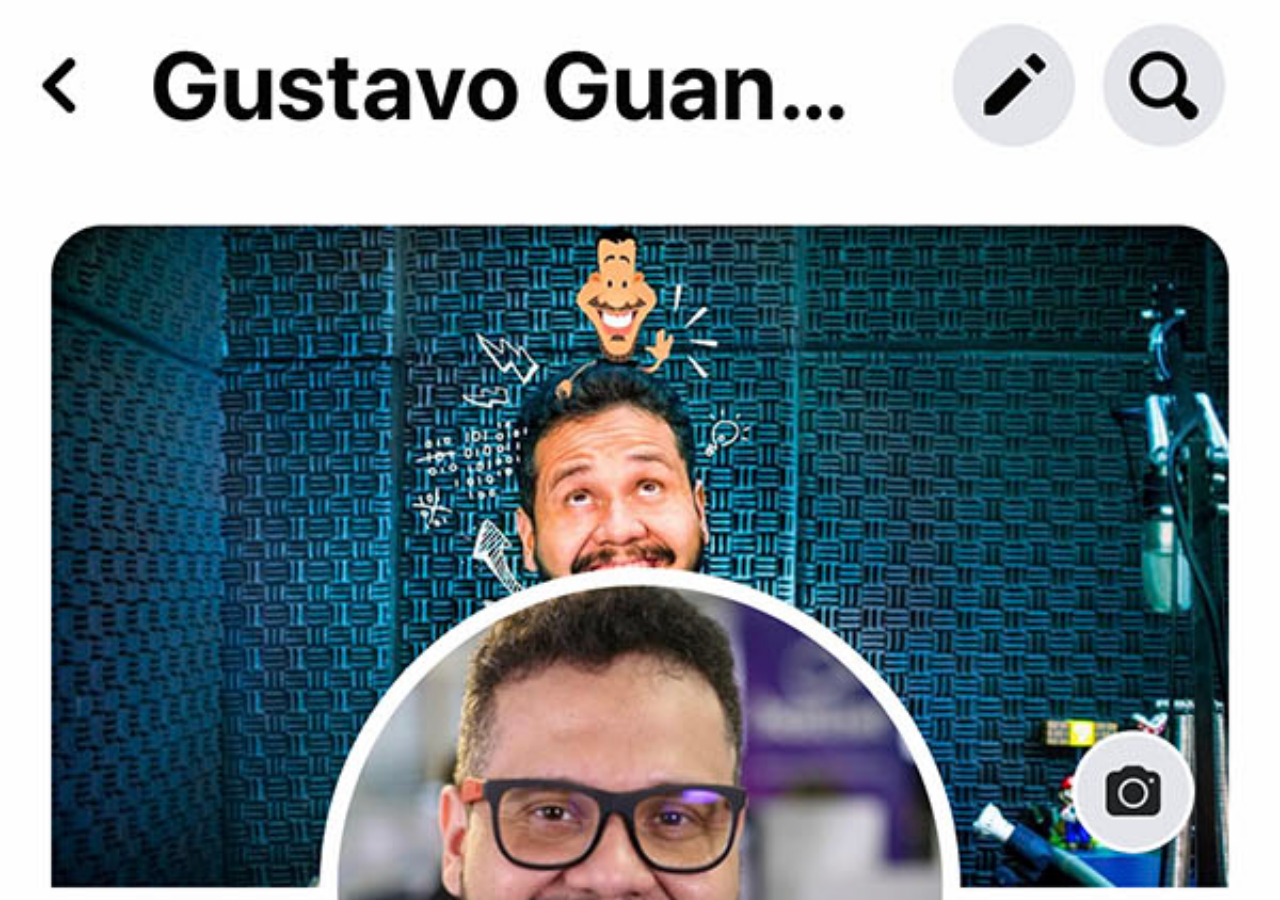
==== facebook.html @ 4e88ef8e "fdgf" ====
<!DOCTYPE html>
<html lang="pt">
<head>
    <meta charset="UTF-8">
    <meta name="viewport" content="width=device-width, initial-scale=1.0">
    <title>Document</title>

    <style>
       body{
        height: 100vh;
        width: 100vw;
        background-color: black;
        background-image: url("imagens/tela-facebook.jpg") ;
        background-repeat: no-repeat;
        background-size: cover;
       }

       * {
        margin: 0;
        padding: 0;
    
        }
        
    
    </style>
</head>
<body>

    
</body>
</html>
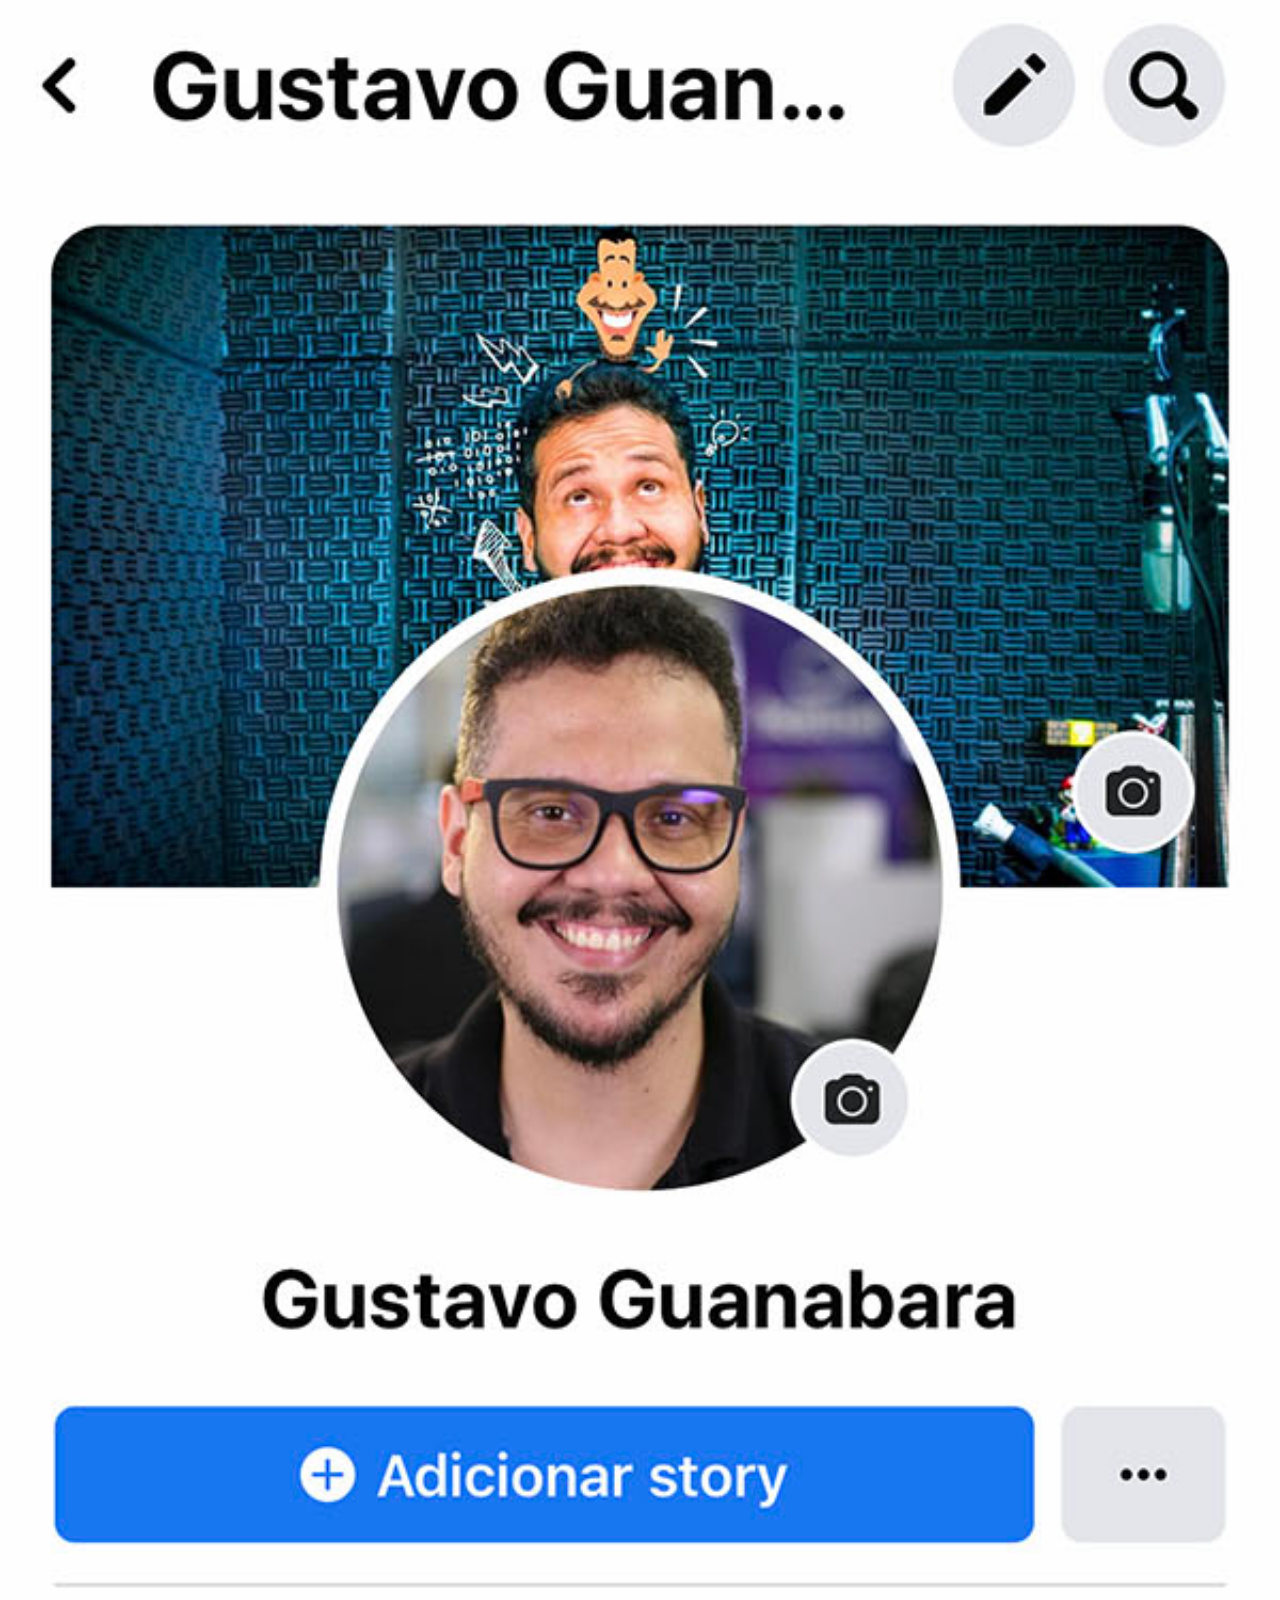
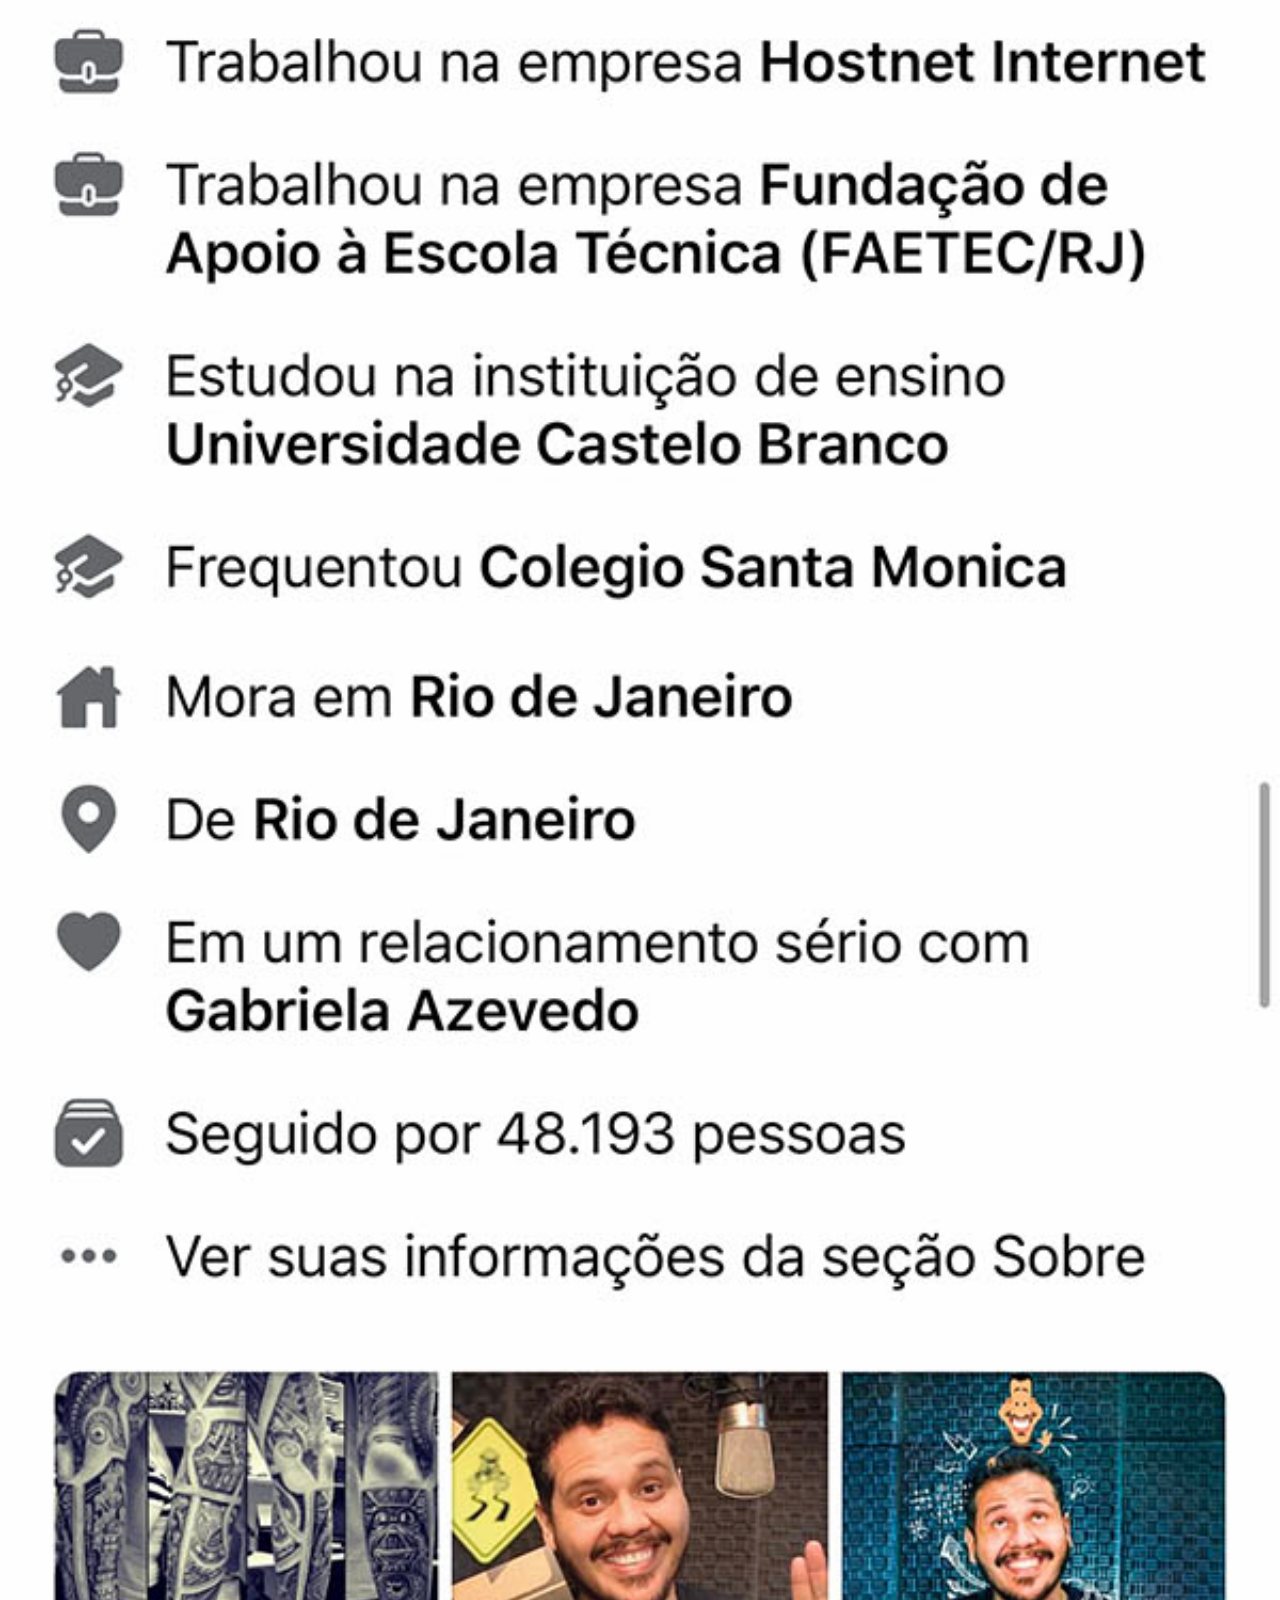
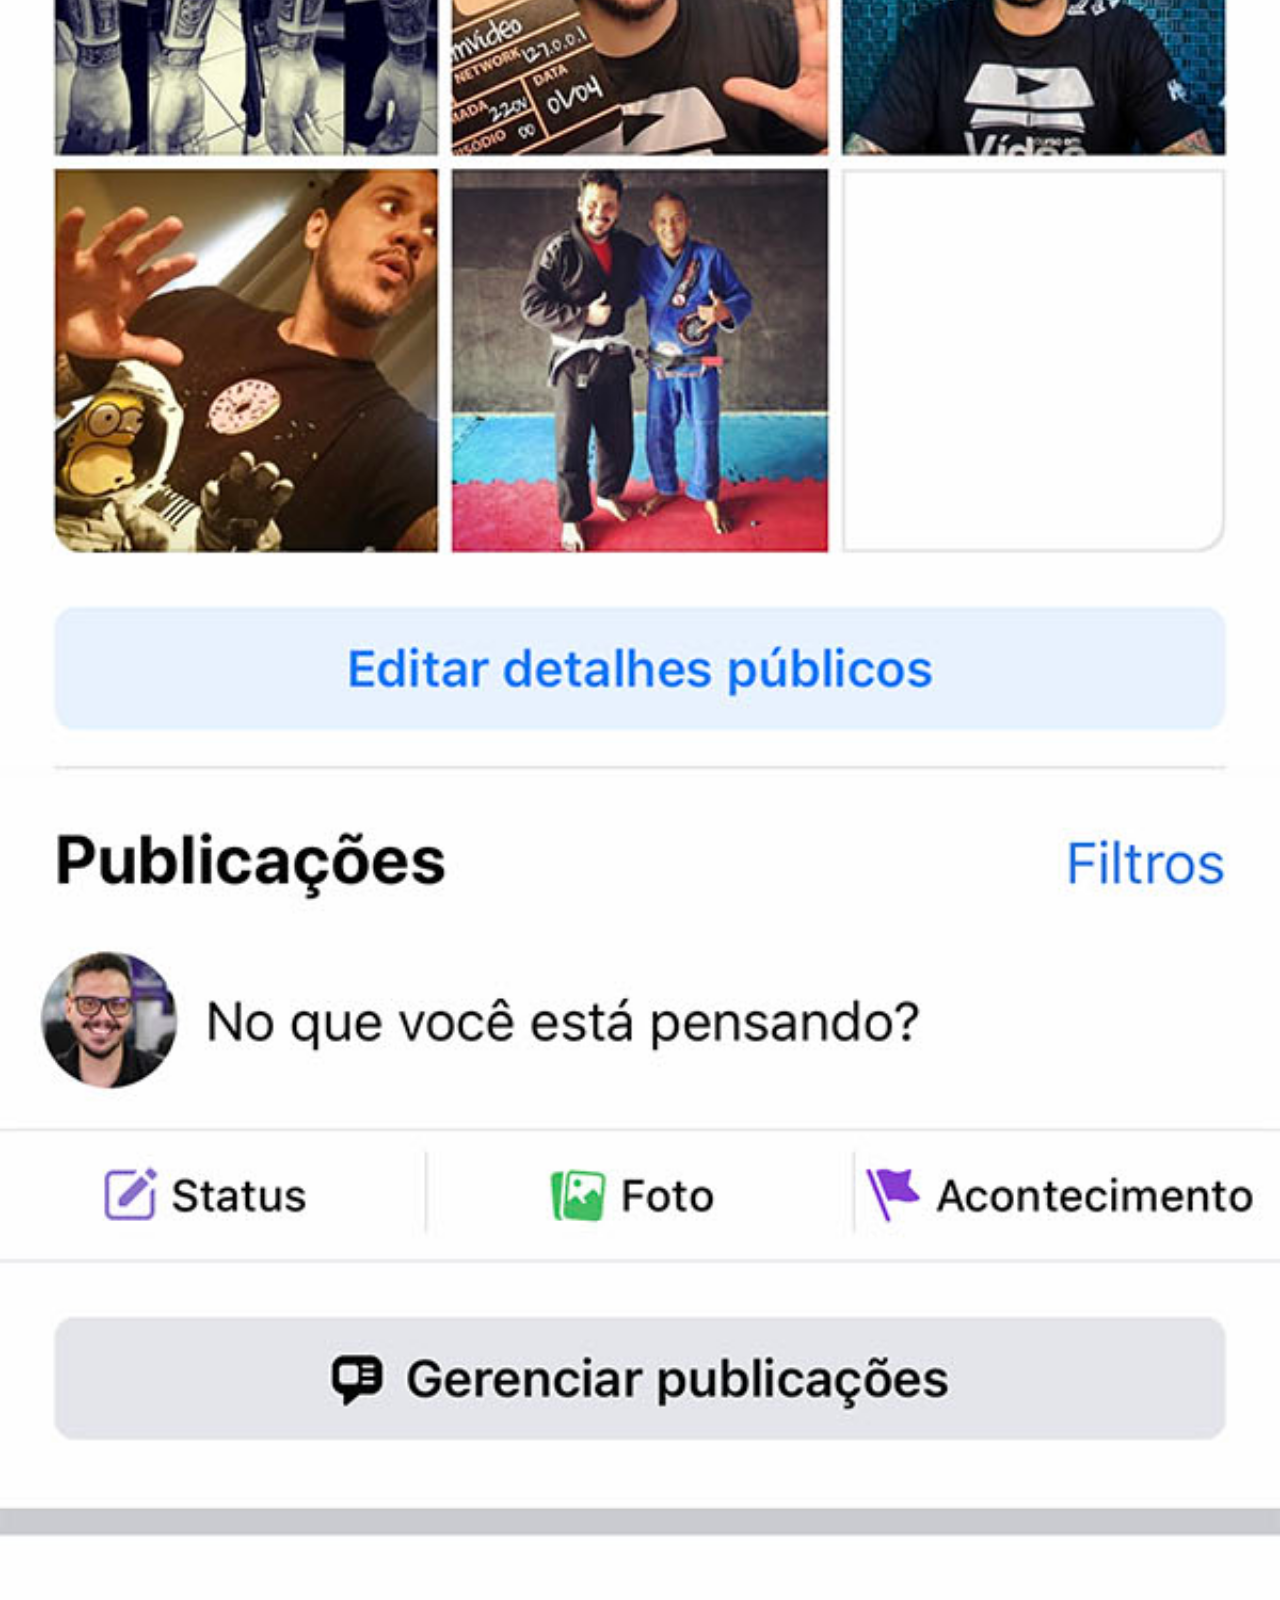
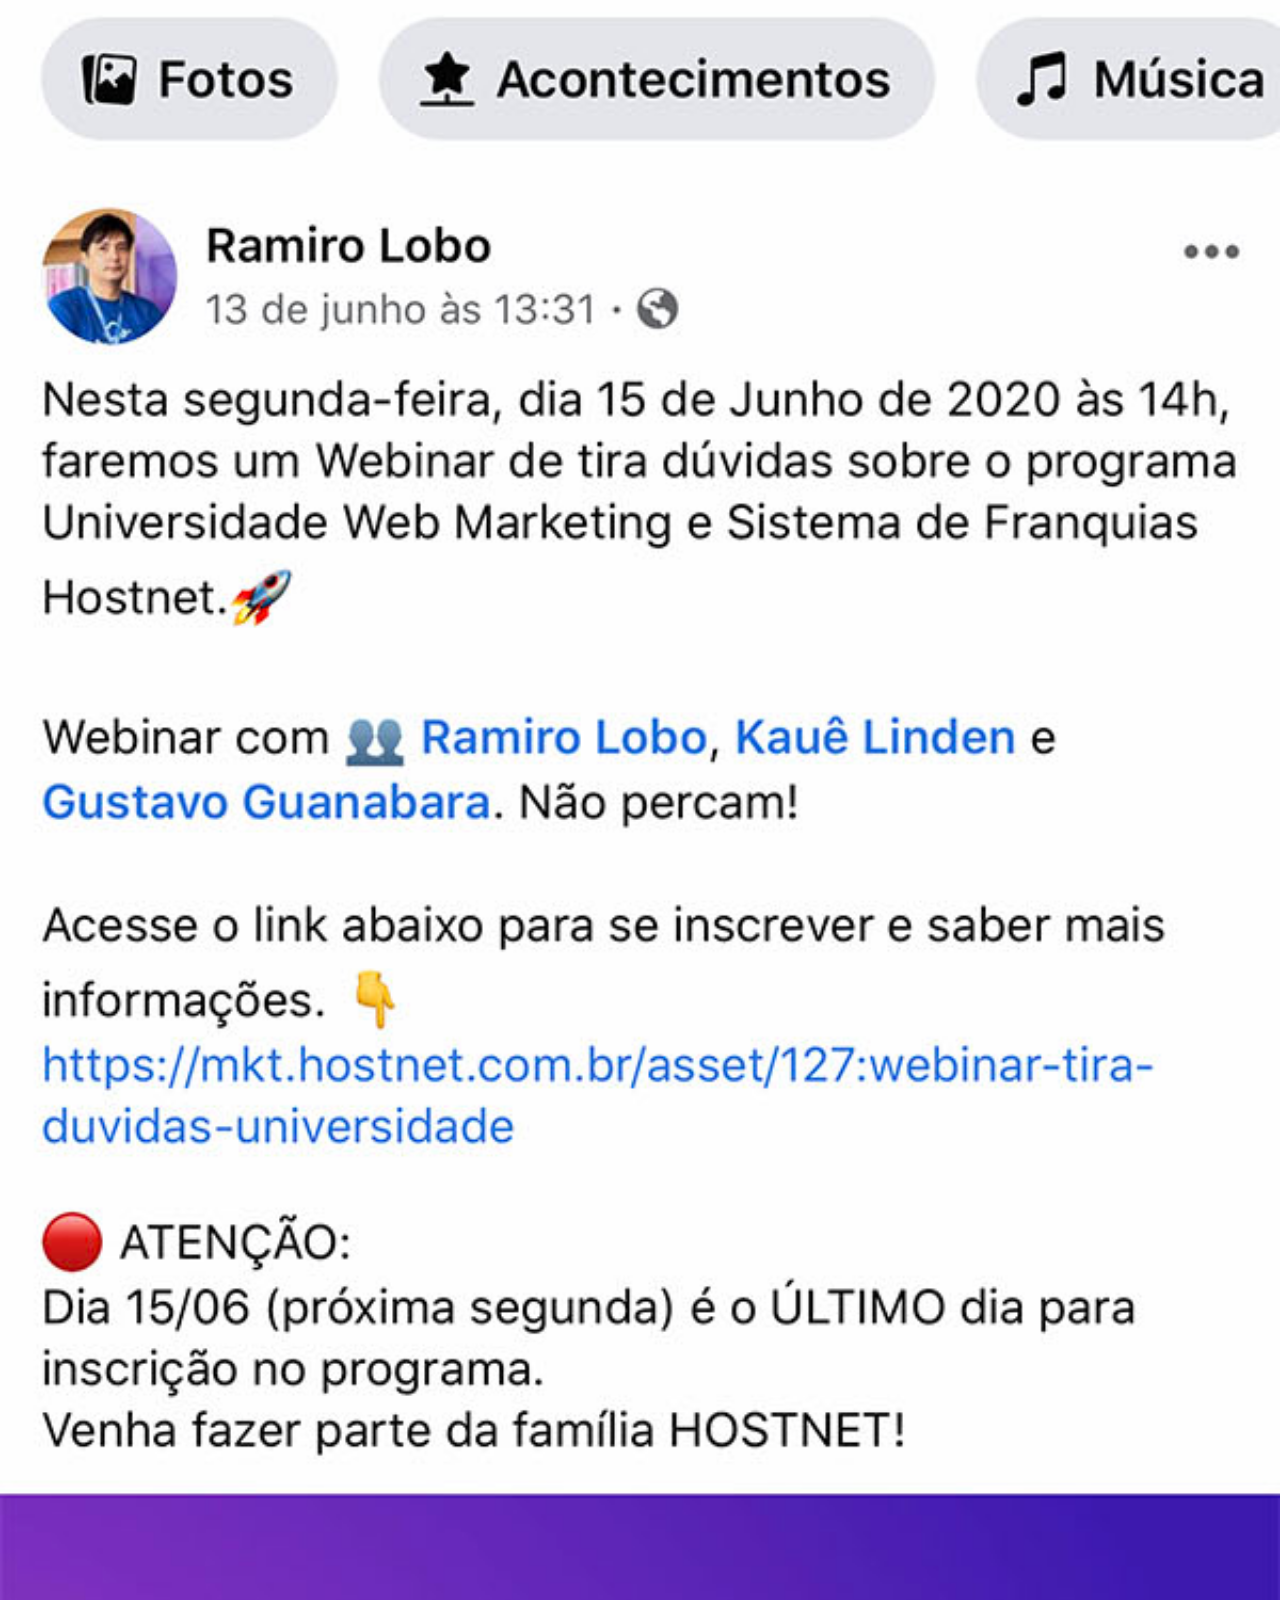
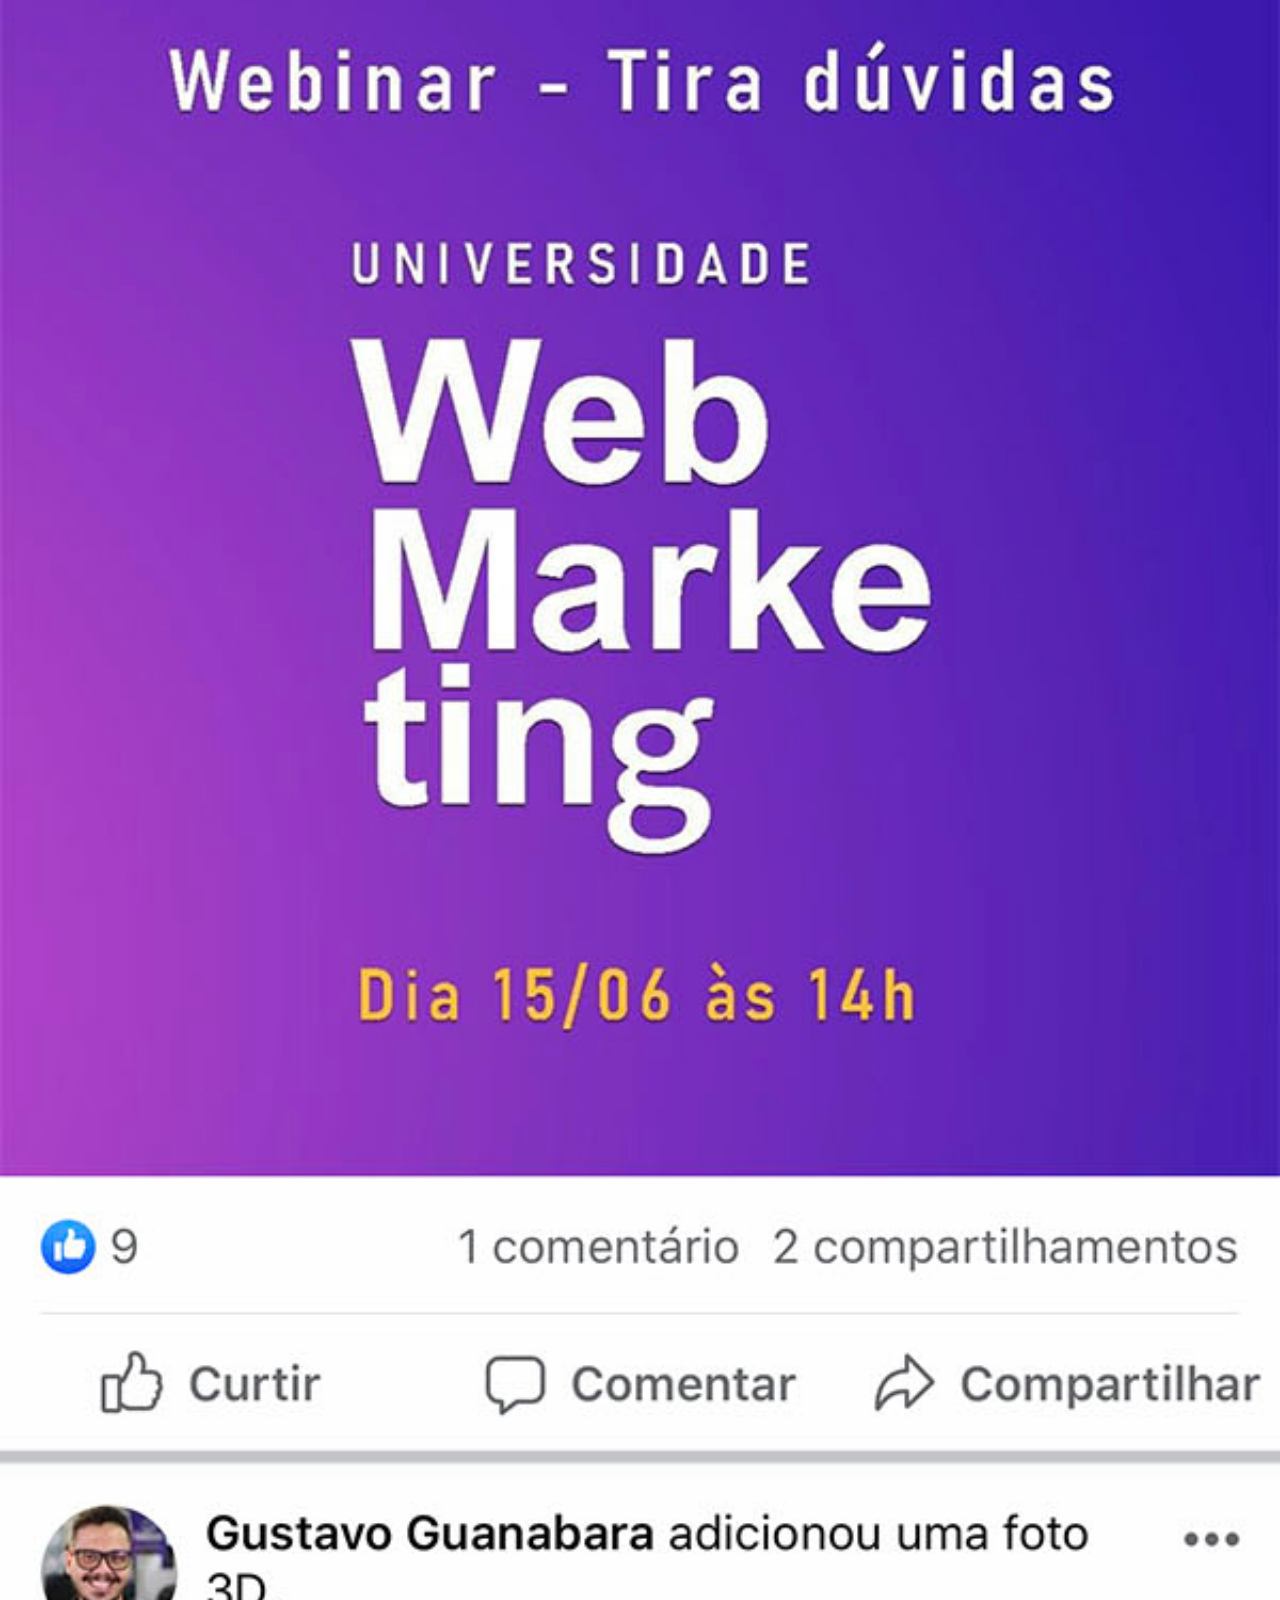
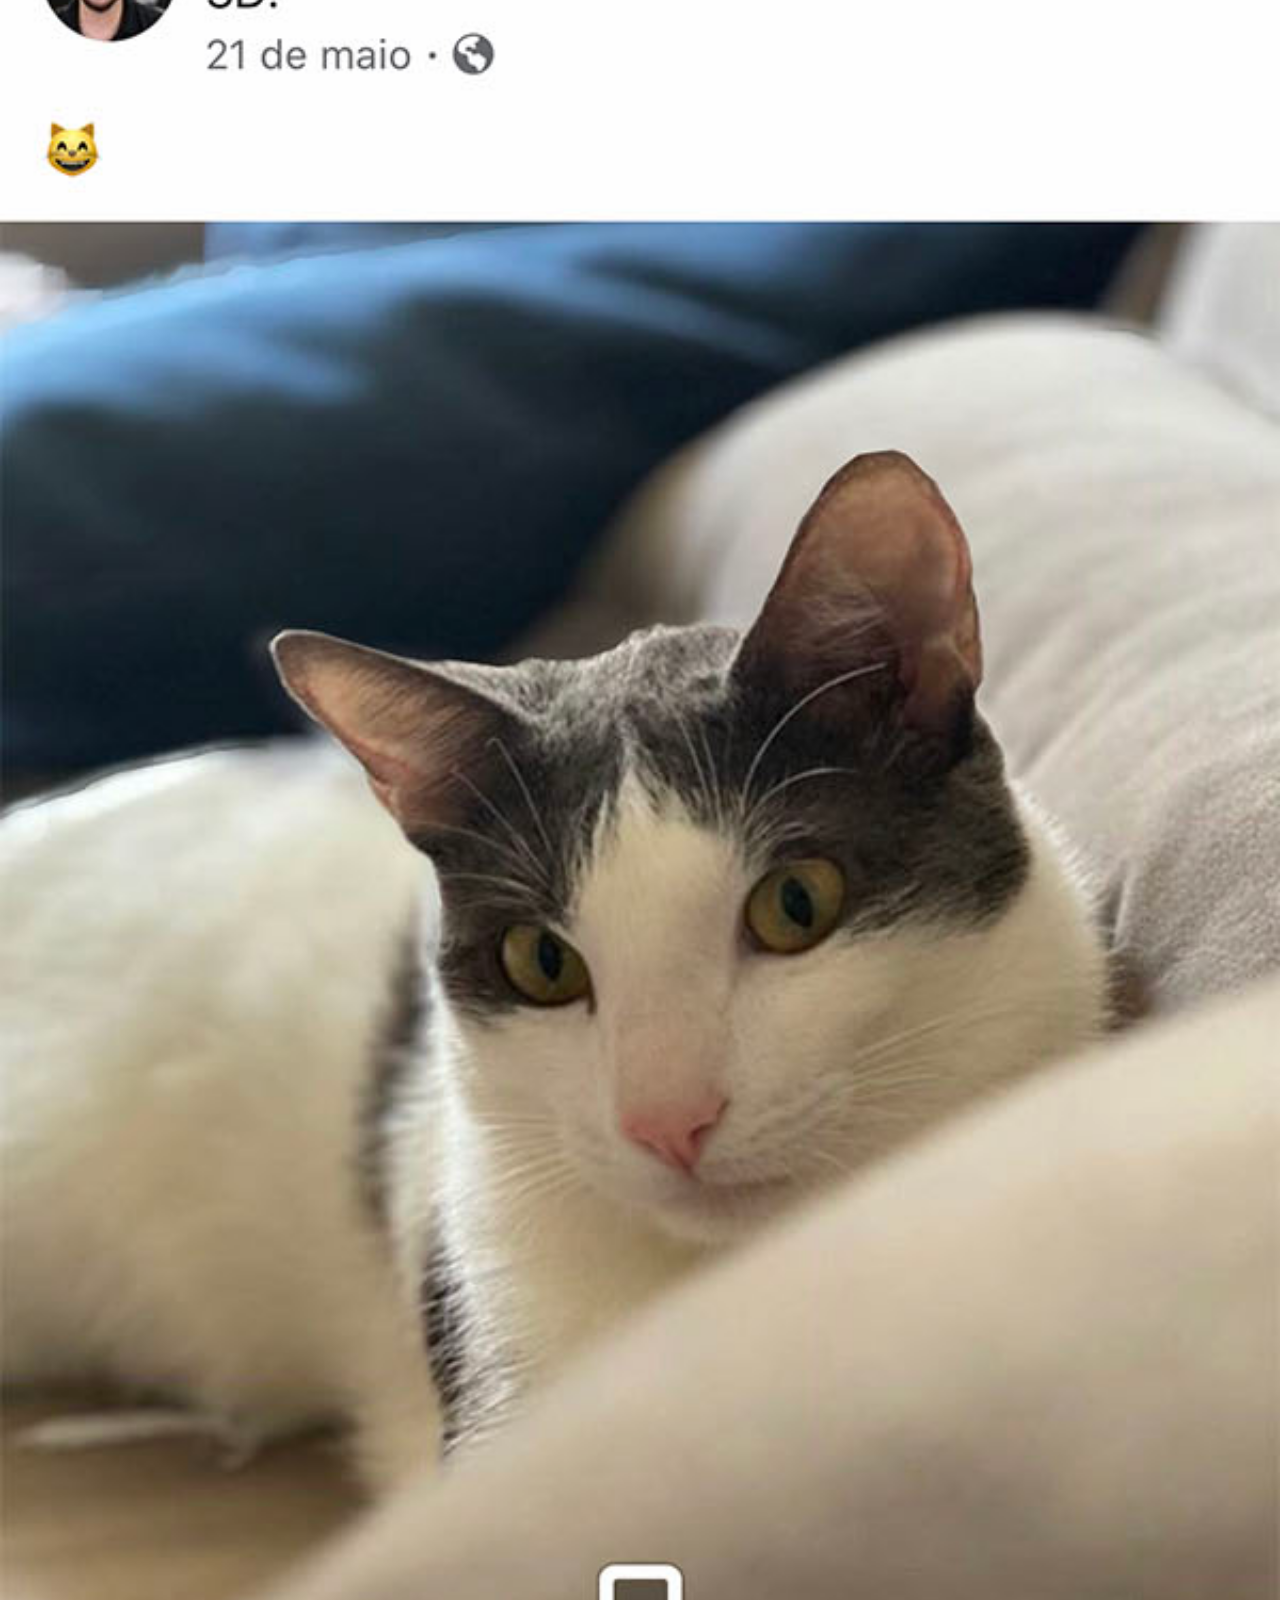
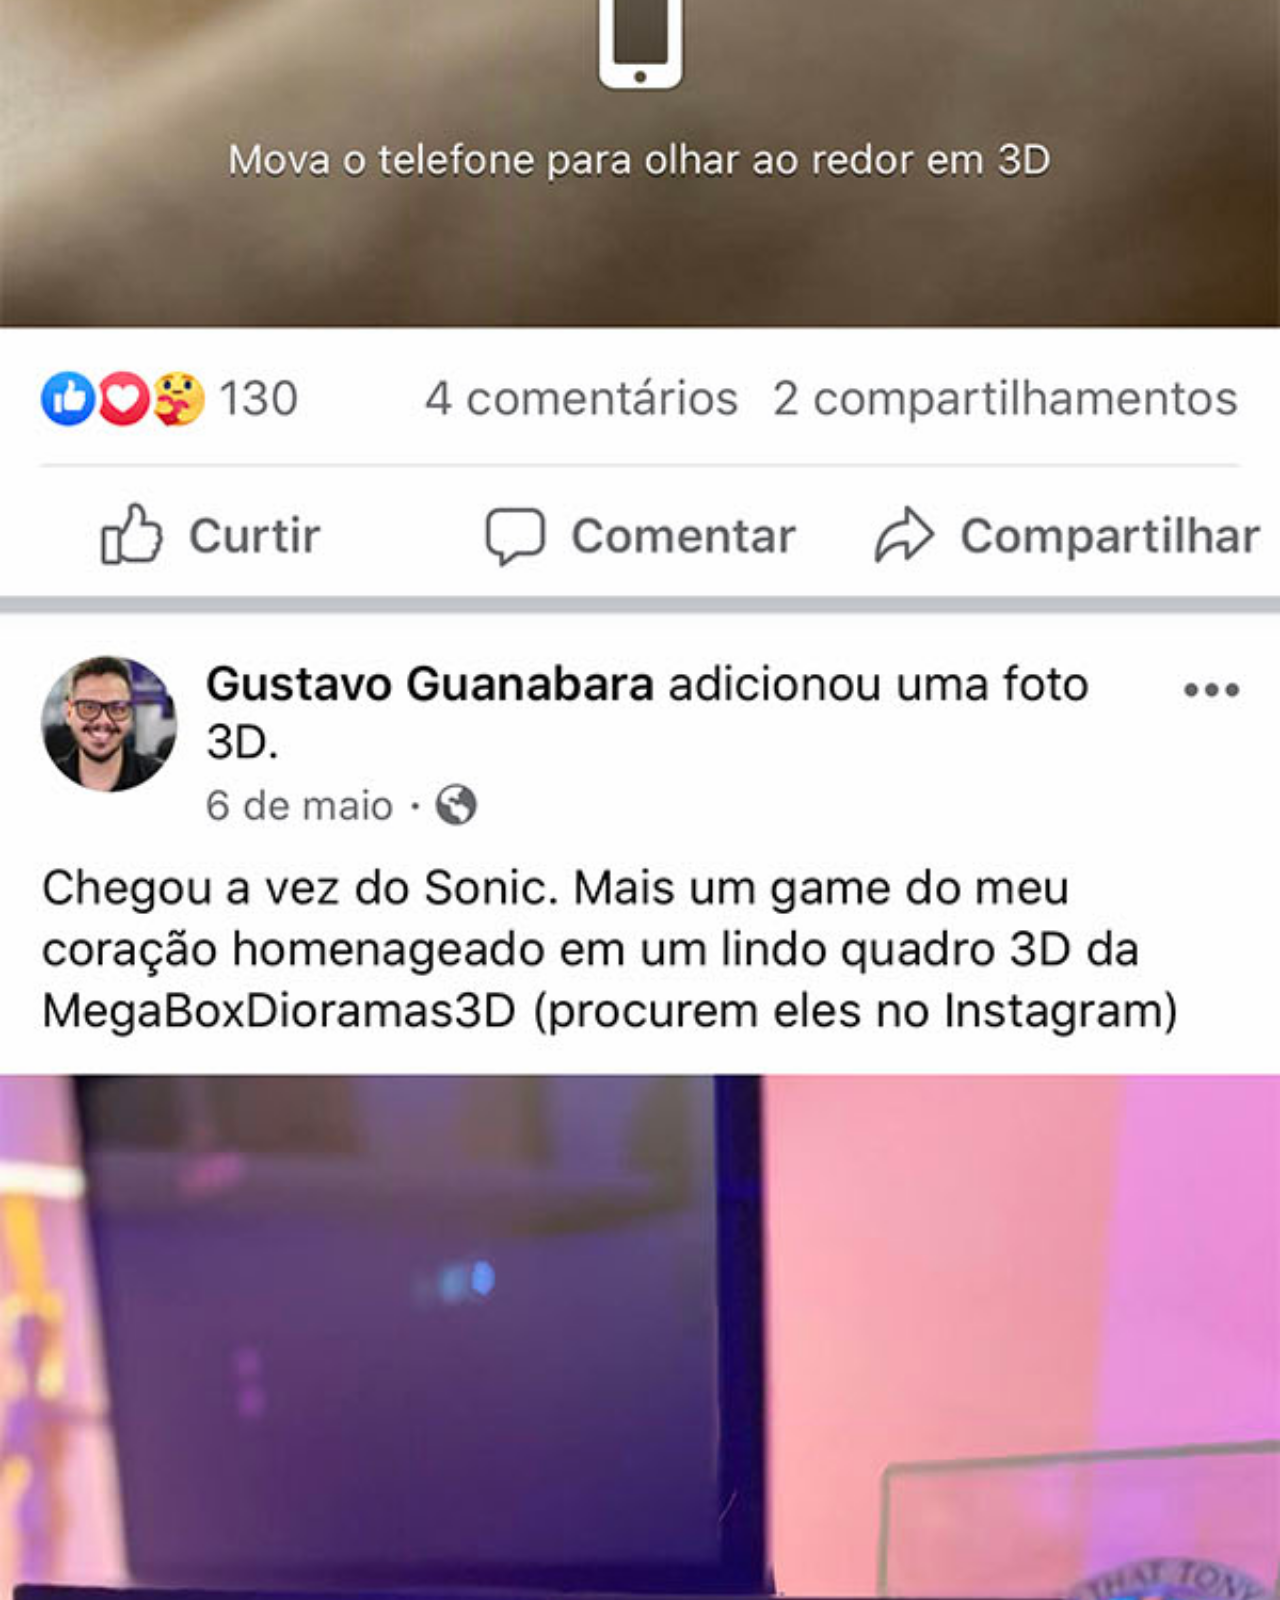
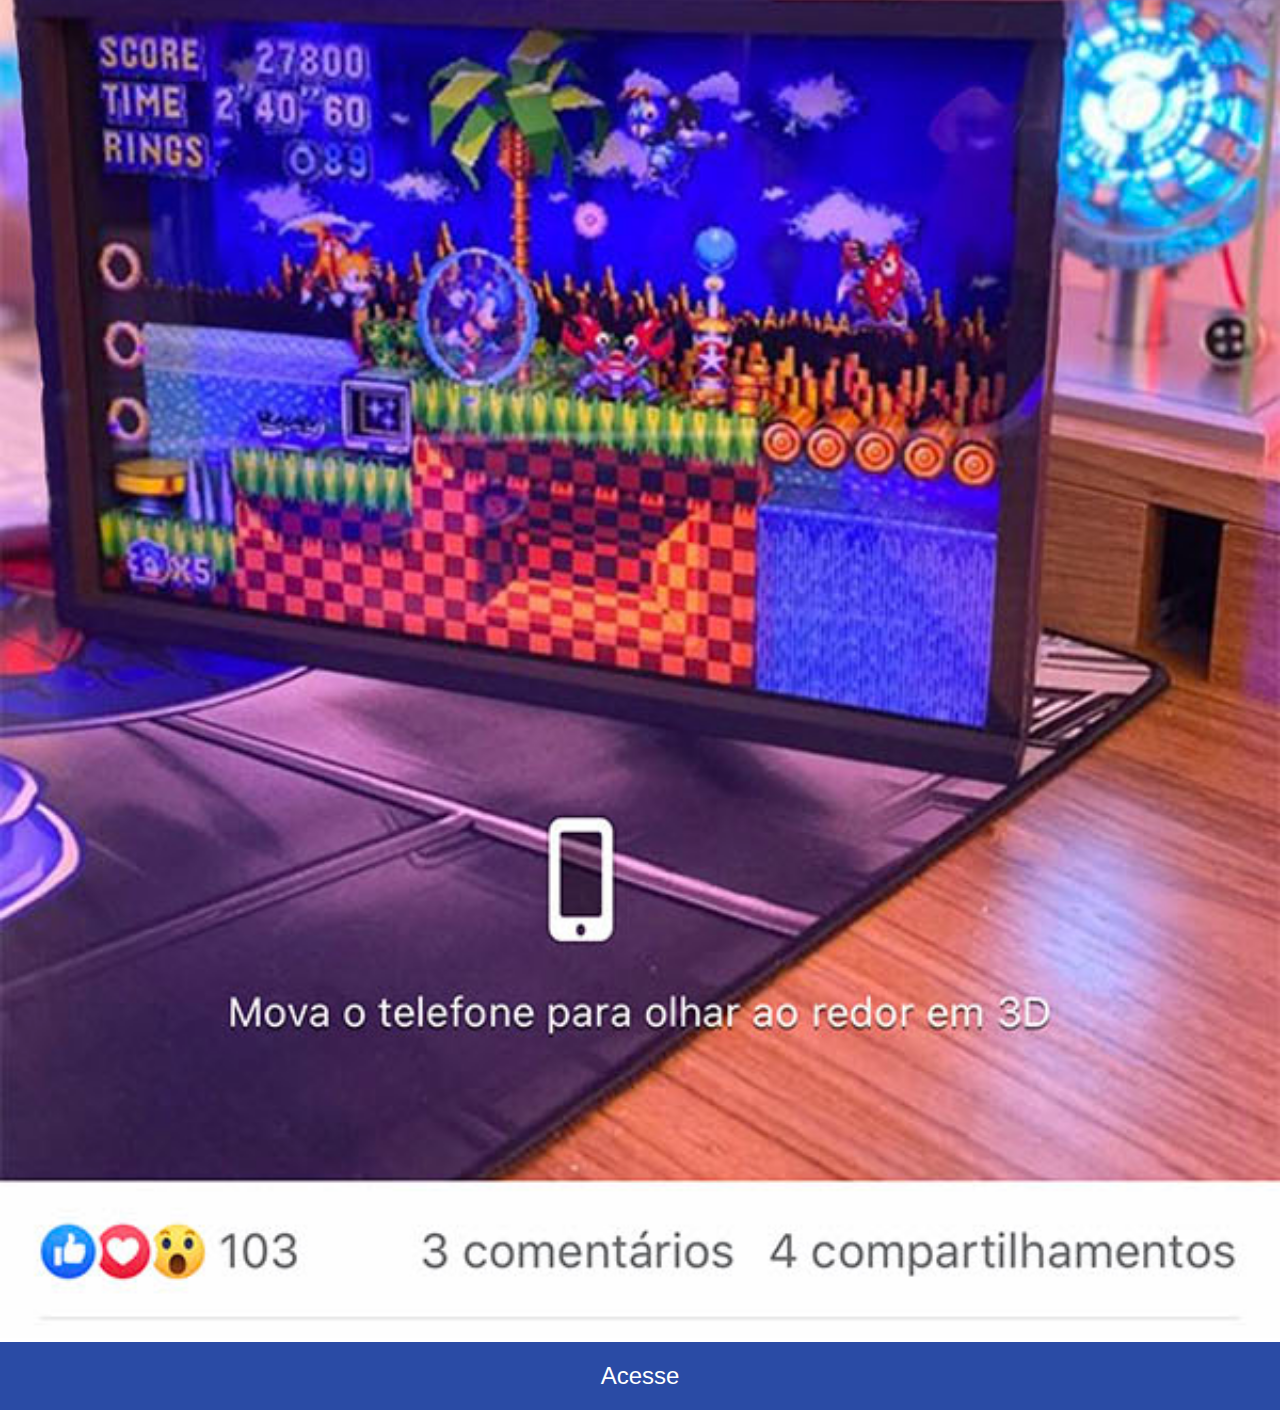
==== commit dda7f2e5: "actualizacao" ====
--- a/facebook.html
+++ b/facebook.html
@@ -3,17 +3,10 @@
 <head>
     <meta charset="UTF-8">
     <meta name="viewport" content="width=device-width, initial-scale=1.0">
-    <title>Document</title>
+    <titleFacebook</title>
 
     <style>
-       body{
-        height: 100vh;
-        width: 100vw;
-        background-color: black;
-        background-image: url("imagens/tela-facebook.jpg") ;
-        background-repeat: no-repeat;
-        background-size: cover;
-       }
+       
 
        * {
         margin: 0;
@@ -21,11 +14,37 @@
     
         }
         
+
+        ::-webkit-scrollbar{
+            width: 0px;
+            height: 0px;
+        }
+
+        a{
+            display: block;
+            color:white;
+            background-color: rgb(42, 75, 165);
+            text-align: center;
+            padding-top: 20px ;
+            padding-bottom: 20px;
+            text-decoration: none;
+            font-size: 1.5em;
+            font-family: arial;
+
+        }
+        
+        img{
+            width: 100vw;
+            
+        }
     
     </style>
 </head>
 <body>
 
+    <img src="imagens/tela-facebook.jpg" >
+    <a href="https://www.facebook.com/">Acesse</a>
+
     
 </body>
 </html>